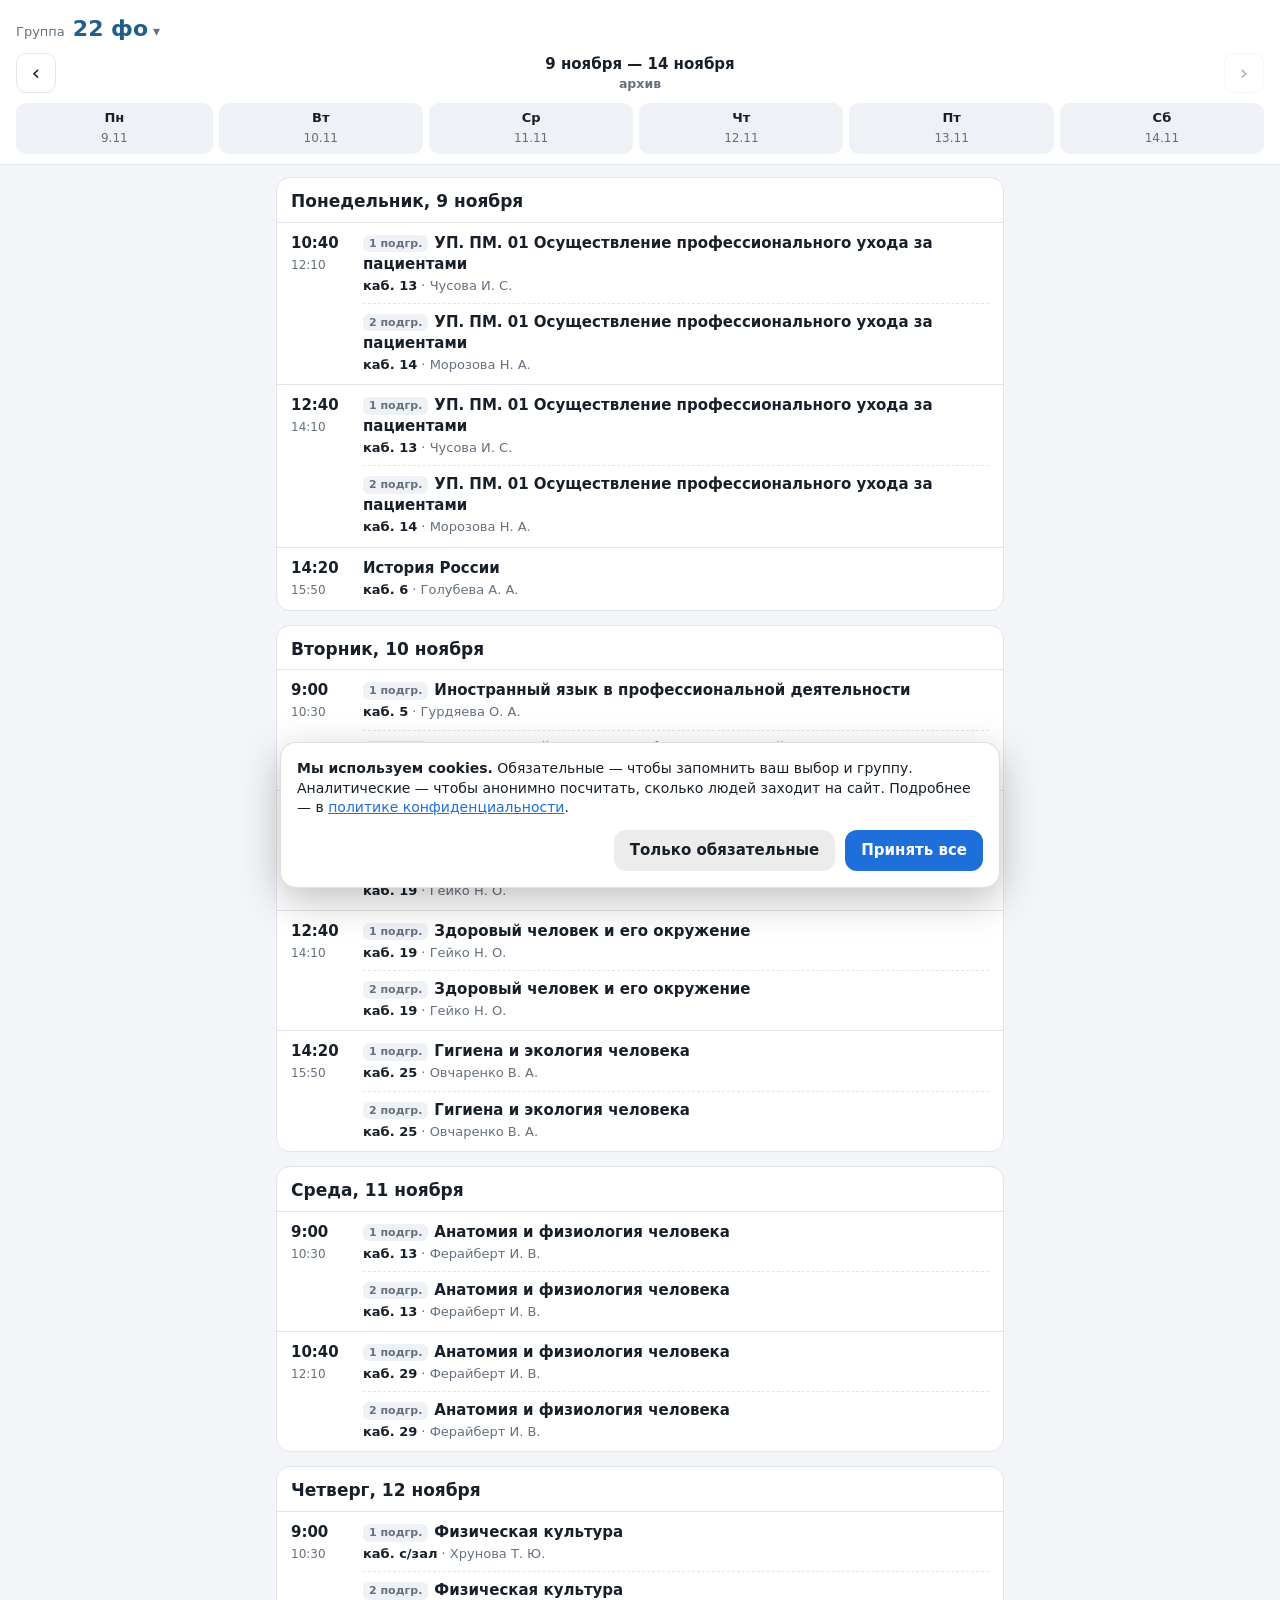
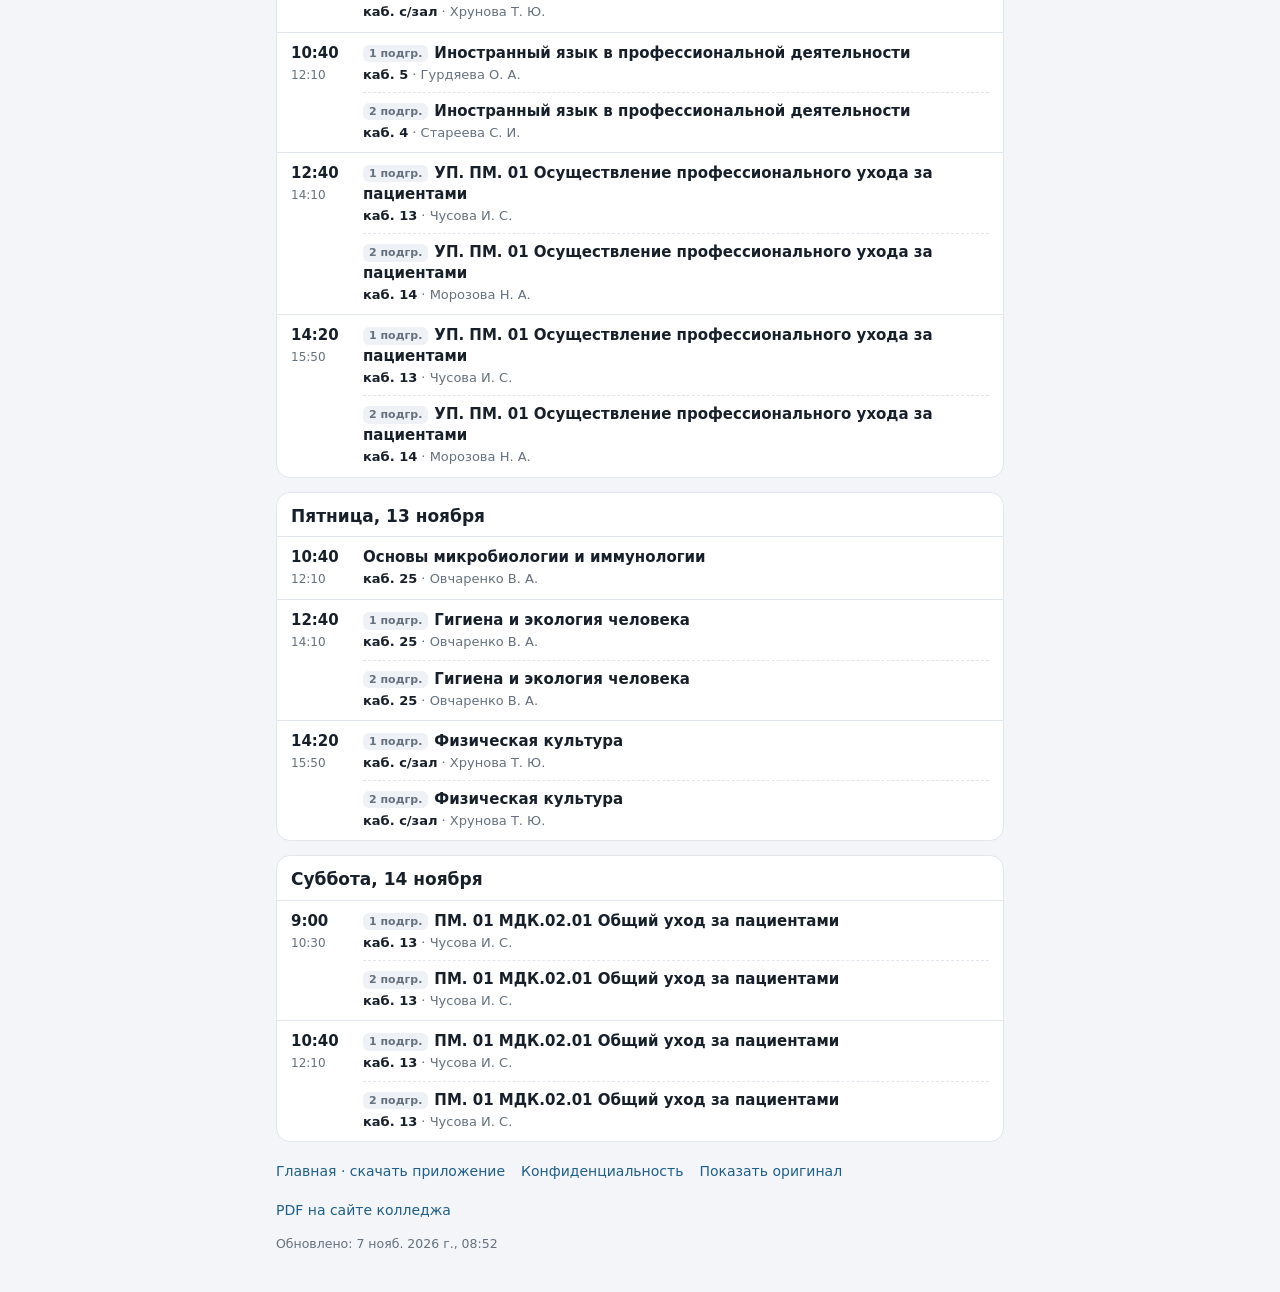
==== site/app/index.html @ 40afc378 "Сайт: главная со скачиванием APK и архивом версий, веб-версия в /app/, cookies, политика конфиденциа" ====
<!doctype html>
<html lang="ru">
<head>
<meta charset="utf-8">
<meta name="viewport" content="width=device-width, initial-scale=1, viewport-fit=cover">
<title>Расписание МосОМК</title>
<meta name="description" content="Расписание занятий Мытищинского филиала МосОМК по группам, с архивом прошлых недель">
<meta name="theme-color" content="#1f5f8b">
<link rel="manifest" href="manifest.webmanifest">
<link rel="icon" href="icon.svg" type="image/svg+xml">
<link rel="stylesheet" href="style.css">
</head>
<body>
<header class="top">
  <button id="groupBtn" class="group-btn" aria-haspopup="dialog">
    <span class="group-label">Группа</span>
    <span id="groupName" class="group-name">—</span>
  </button>
  <div class="week-nav">
    <button id="prevWeek" class="icon-btn" aria-label="Предыдущая неделя">‹</button>
    <div class="week-title">
      <div id="weekRange">…</div>
      <div id="weekNote" class="muted small"></div>
    </div>
    <button id="nextWeek" class="icon-btn" aria-label="Следующая неделя">›</button>
  </div>
  <nav id="dayTabs" class="day-tabs" aria-label="Дни недели"></nav>
</header>

<main id="main">
  <div id="status" class="status">Загрузка…</div>
  <div id="days"></div>
  <section id="scanBox" class="scan-box" hidden>
    <h2>Оригинал из PDF</h2>
    <p class="muted small">Расписание распознаётся автоматически со скана. Если что-то выглядит странно — сверьтесь с оригиналом. Нажмите на картинку, чтобы увеличить.</p>
    <div id="scans"></div>
  </section>
  <footer class="foot">
    <a class="link-btn" href="../">Главная · скачать приложение</a>
    <a class="link-btn" href="../privacy.html">Конфиденциальность</a>
    <button id="toggleScan" class="link-btn">Показать оригинал</button>
    <a id="pdfLink" class="link-btn" target="_blank" rel="noopener">PDF на сайте колледжа</a>
    <div id="updated" class="muted small"></div>
  </footer>
</main>

<dialog id="groupDialog" class="sheet">
  <form method="dialog" class="sheet-inner">
    <div class="sheet-head">
      <input id="groupSearch" type="search" placeholder="Поиск группы, например 22 фо" autocomplete="off">
      <button class="icon-btn" value="close" aria-label="Закрыть">✕</button>
    </div>
    <div id="groupList" class="group-list"></div>
  </form>
</dialog>

<script src="app.js"></script>
<script type="module">
import { initCookieBanner, countVisit } from "../common.js";
initCookieBanner((v) => { if (v === "all") countVisit(); });
countVisit();
</script>
</body>
</html>
---- site/app/style.css ----
:root {
  --bg: #f3f5f8;
  --card: #ffffff;
  --text: #17202a;
  --muted: #65717e;
  --line: #e1e6ec;
  --accent: #1f5f8b;
  --accent-soft: #e3eef6;
  --today: #e9f6ee;
  --today-line: #2e8b57;
  --chip: #eef1f5;
}
@media (prefers-color-scheme: dark) {
  :root {
    --bg: #11161c;
    --card: #1a2129;
    --text: #e6ebf0;
    --muted: #93a0ad;
    --line: #2a333d;
    --accent: #6fb3e0;
    --accent-soft: #1d3446;
    --today: #16291f;
    --today-line: #4cc082;
    --chip: #232c36;
  }
}
* { box-sizing: border-box; }
html { -webkit-text-size-adjust: 100%; }
body {
  margin: 0; background: var(--bg); color: var(--text);
  font: 15px/1.4 system-ui, -apple-system, "Segoe UI", Roboto, sans-serif;
}
button { font: inherit; color: inherit; }
.muted { color: var(--muted); }
.small { font-size: 12.5px; }

.top {
  position: sticky; top: 0; z-index: 5;
  background: var(--card); border-bottom: 1px solid var(--line);
  padding: 10px 16px 0; padding-top: max(10px, env(safe-area-inset-top));
}
.group-btn {
  display: flex; align-items: baseline; gap: 8px; width: 100%;
  border: 0; background: none; padding: 4px 0; cursor: pointer; text-align: left;
}
.group-label { color: var(--muted); font-size: 13px; }
.group-name { font-size: 22px; font-weight: 700; color: var(--accent); }
.group-name::after { content: " ▾"; font-size: 14px; color: var(--muted); }

.week-nav { display: flex; align-items: center; gap: 8px; margin-top: 4px; }
.week-title { flex: 1; text-align: center; font-weight: 600; }
.icon-btn {
  width: 40px; height: 40px; border-radius: 10px; border: 1px solid var(--line);
  background: var(--card); font-size: 22px; line-height: 1; cursor: pointer;
}
.icon-btn:disabled { opacity: .35; cursor: default; }

.day-tabs { display: flex; gap: 6px; overflow-x: auto; padding: 10px 0; scrollbar-width: none; }
.day-tabs::-webkit-scrollbar { display: none; }
.day-tab {
  flex: 1 0 auto; min-width: 48px; border: 0; border-radius: 10px; padding: 6px 8px;
  background: var(--chip); cursor: pointer; text-align: center;
}
.day-tab b { display: block; font-size: 13px; }
.day-tab span { font-size: 12px; color: var(--muted); }
.day-tab.today { outline: 2px solid var(--today-line); }
.day-tab.active { background: var(--accent); color: #fff; }
.day-tab.active span { color: #fff; opacity: .85; }
.day-tab.empty b { opacity: .5; }

main { max-width: 760px; margin: 0 auto; padding: 12px 16px 40px; }
.status { padding: 24px 0; text-align: center; color: var(--muted); }
.status:empty { display: none; }

.day { background: var(--card); border: 1px solid var(--line); border-radius: 14px; margin-bottom: 14px; overflow: hidden; scroll-margin-top: 190px; }
.day.today { border-color: var(--today-line); }
.day-head { display: flex; justify-content: space-between; align-items: baseline; padding: 12px 14px 8px; }
.day-head h2 { margin: 0; font-size: 17px; }
.day.today .day-head { background: var(--today); }
.badge { font-size: 12px; padding: 2px 8px; border-radius: 99px; background: var(--today-line); color: #fff; }
.no-pairs { padding: 6px 14px 14px; color: var(--muted); }

.pair { display: grid; grid-template-columns: 62px 1fr; gap: 10px; padding: 10px 14px; border-top: 1px solid var(--line); }
.pair.now { background: var(--accent-soft); }
.time b { display: block; font-size: 15px; }
.time span { font-size: 12px; color: var(--muted); }
.item + .item { margin-top: 8px; padding-top: 8px; border-top: 1px dashed var(--line); }
.subj { font-weight: 600; }
.sub { display: inline-block; font-size: 11px; font-weight: 600; padding: 1px 6px; border-radius: 6px; background: var(--chip); color: var(--muted); margin-right: 6px; vertical-align: 1px; }
.meta { font-size: 13px; color: var(--muted); margin-top: 2px; }
.meta .room { color: var(--text); font-weight: 600; }

.scan-box h2 { font-size: 17px; margin: 18px 0 4px; }
.scan-box img { width: 100%; height: auto; border: 1px solid var(--line); border-radius: 8px; margin-top: 10px; background: #fff; }

.foot { display: flex; flex-wrap: wrap; gap: 8px 16px; align-items: center; margin-top: 8px; }
.link-btn { border: 0; background: none; padding: 6px 0; color: var(--accent); cursor: pointer; text-decoration: none; font-size: 14px; }
.foot .small { width: 100%; }

.sheet { border: 0; padding: 0; width: min(520px, 100vw); max-height: 85vh; border-radius: 16px; background: var(--card); color: var(--text); }
.sheet::backdrop { background: rgba(0,0,0,.45); }
.sheet-inner { display: flex; flex-direction: column; max-height: 85vh; }
.sheet-head { display: flex; gap: 8px; padding: 12px; border-bottom: 1px solid var(--line); }
.sheet-head input { flex: 1; min-width: 0; font: inherit; padding: 9px 12px; border-radius: 10px; border: 1px solid var(--line); background: var(--bg); color: var(--text); }
.group-list { overflow-y: auto; padding: 8px 12px 16px; display: grid; grid-template-columns: repeat(auto-fill, minmax(92px, 1fr)); gap: 8px; }
.group-list button { border: 1px solid var(--line); background: var(--bg); border-radius: 10px; padding: 10px 6px; cursor: pointer; }
.group-list button.sel { background: var(--accent); border-color: var(--accent); color: #fff; }
.group-list h3 { grid-column: 1 / -1; margin: 8px 0 0; font-size: 13px; color: var(--muted); font-weight: 600; }

/* баннер cookies */
.cookie { position: fixed; left: 12px; right: 12px; bottom: 12px; z-index: 50; max-width: 720px; margin: 0 auto;
  background: var(--card, #fff); color: inherit; border: 1px solid rgba(127,127,127,.25); border-radius: 16px;
  box-shadow: 0 12px 40px rgba(0,0,0,.25); padding: 16px; }
.cookie p { margin: 0 0 12px; font-size: 14px; }
.cookie a { color: #1e6fd9; }
.cookie-btns { display: flex; gap: 10px; flex-wrap: wrap; justify-content: flex-end; }
.cookie .btn { border: 0; border-radius: 12px; padding: 10px 16px; font: inherit; font-weight: 600; cursor: pointer; }
.cookie .btn-primary { background: #1e6fd9; color: #fff; }
.cookie .btn-ghost { background: rgba(127,127,127,.15); color: inherit; }
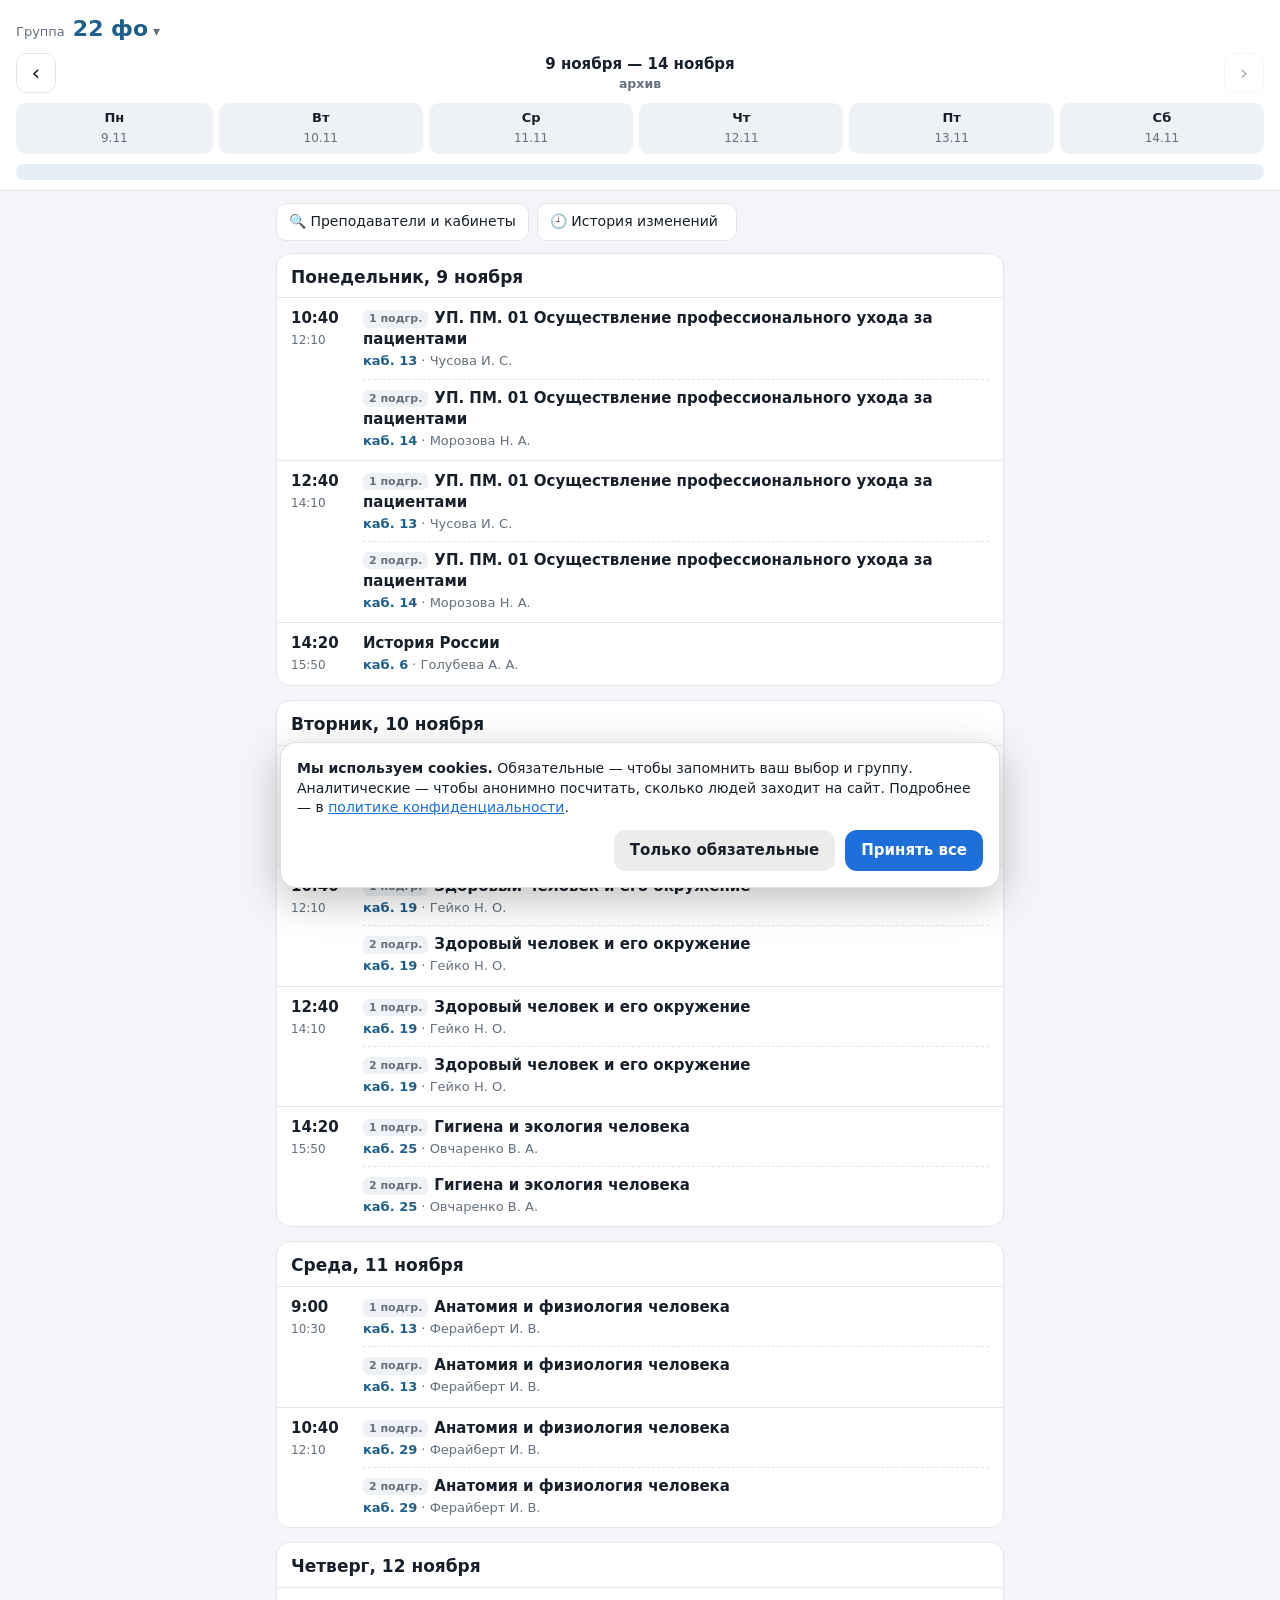
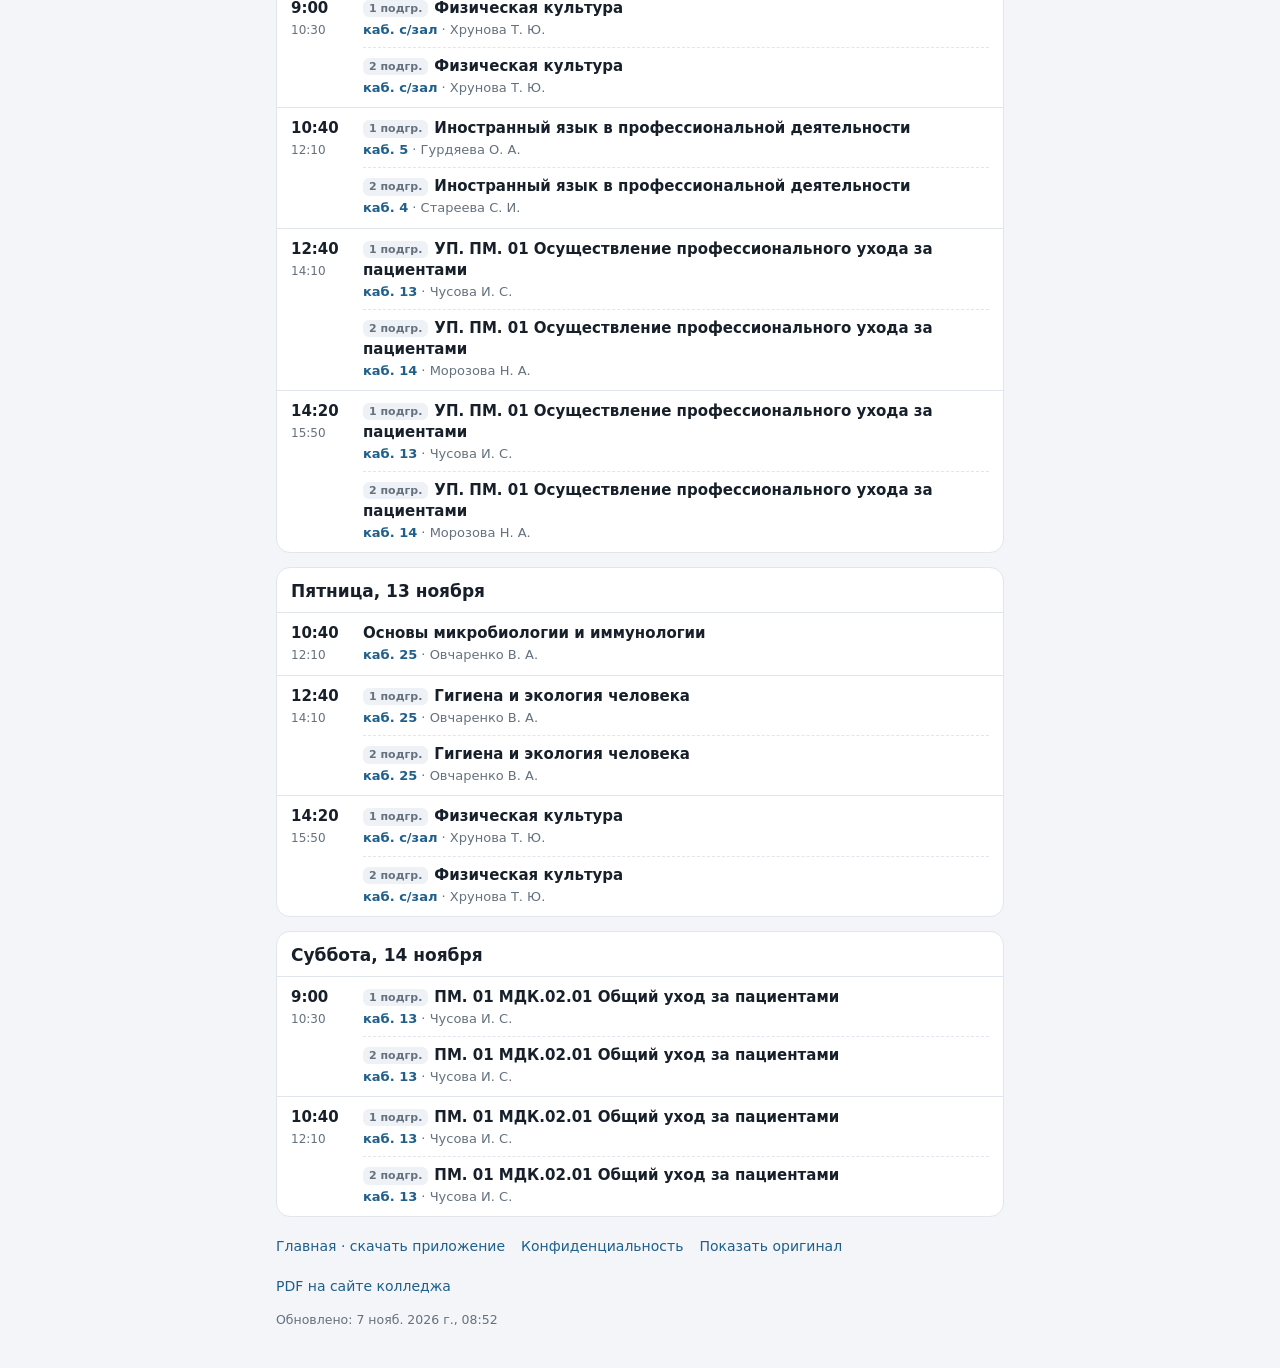
==== commit dd5200b7: "Замены, поиск преподавателей и кабинетов, виджет и напоминания (приложение и сайт) - 🔄 Замены видно " ====
--- a/site/app/index.html
+++ b/site/app/index.html
@@ -25,9 +25,14 @@
     <button id="nextWeek" class="icon-btn" aria-label="Следующая неделя">›</button>
   </div>
   <nav id="dayTabs" class="day-tabs" aria-label="Дни недели"></nav>
+  <button id="nowStrip" class="now-strip" hidden></button>
 </header>
 
 <main id="main">
+  <div class="tools">
+    <button id="openCollege" class="tool-btn">🔍 Преподаватели и кабинеты</button>
+    <button id="openHistory" class="tool-btn">🕘 История изменений<span id="chgCount"></span></button>
+  </div>
   <div id="status" class="status">Загрузка…</div>
   <div id="days"></div>
   <section id="scanBox" class="scan-box" hidden>
@@ -54,6 +59,32 @@
   </form>
 </dialog>
 
+<dialog id="infoDialog" class="sheet">
+  <form method="dialog" class="sheet-inner">
+    <div class="sheet-head">
+      <b id="infoTitle" class="sheet-title"></b>
+      <button class="icon-btn" value="close" aria-label="Закрыть">✕</button>
+    </div>
+    <div id="infoBody" class="info-body"></div>
+  </form>
+</dialog>
+
+<dialog id="collegeDialog" class="sheet big">
+  <div class="sheet-inner">
+    <div class="sheet-head">
+      <button id="cBack" class="icon-btn" aria-label="Назад" hidden>‹</button>
+      <div class="sheet-title"><b id="cTitle">Поиск по колледжу</b><div id="cSub" class="c-sub"></div></div>
+      <button id="cFav" class="icon-btn fav" aria-label="Избранное" hidden>☆</button>
+      <button id="cClose" class="icon-btn" aria-label="Закрыть">✕</button>
+    </div>
+    <div id="cTabs" class="c-tabs">
+      <button data-tab="t">Где преподаватель?</button>
+      <button data-tab="r">Свободные кабинеты</button>
+    </div>
+    <div id="cBody" class="info-body"></div>
+  </div>
+</dialog>
+
 <script src="app.js"></script>
 <script type="module">
 import { initCookieBanner, countVisit } from "../common.js";
--- a/site/app/style.css
+++ b/site/app/style.css
@@ -117,3 +117,57 @@
 .cookie .btn { border: 0; border-radius: 12px; padding: 10px 16px; font: inherit; font-weight: 600; cursor: pointer; }
 .cookie .btn-primary { background: #1e6fd9; color: #fff; }
 .cookie .btn-ghost { background: rgba(127,127,127,.15); color: inherit; }
+
+/* сейчас / дальше */
+.now-strip { display: flex; align-items: center; gap: 10px; width: 100%; margin: 0 0 10px; padding: 8px 12px; border: 0;
+  border-radius: 12px; background: var(--accent-soft); text-align: left; cursor: pointer; }
+.now-strip.running { background: var(--today); }
+.now-strip .lbl { flex: none; font-size: 12px; font-weight: 700; color: #fff; background: var(--accent); padding: 2px 8px; border-radius: 99px; }
+.now-strip.running .lbl { background: var(--today-line); }
+.now-strip .txt { min-width: 0; }
+.now-strip .s1 { font-weight: 600; white-space: nowrap; overflow: hidden; text-overflow: ellipsis; }
+.now-strip .s2 { font-size: 12.5px; color: var(--muted); }
+
+.tools { display: flex; gap: 8px; flex-wrap: wrap; margin-bottom: 12px; }
+.tool-btn { border: 1px solid var(--line); background: var(--card); border-radius: 10px; padding: 8px 12px; cursor: pointer; font-size: 14px; }
+.tool-btn span { margin-left: 6px; font-weight: 700; color: #8a6400; }
+
+/* замены */
+:root { --chg: #e0a100; }
+.badge.chg { background: var(--chg); color: #000; margin-left: auto; margin-right: 6px; }
+.day-head .badge.chg + .badge { margin-left: 0; }
+.chg-badge { display: inline-block; margin-top: 6px; border: 0; border-radius: 6px; background: var(--chg); color: #000;
+  font-size: 11px; font-weight: 700; padding: 1px 7px; cursor: pointer; }
+.pair.removed .time b, .pair.removed .subj { text-decoration: line-through; color: var(--muted); }
+.room-link { border: 0; background: none; padding: 0; color: var(--accent); font-weight: 600; cursor: pointer; font-size: 13px; }
+.struck { text-decoration: line-through; color: var(--muted); }
+
+.sheet.big { width: min(640px, 100vw); height: 88vh; }
+.sheet.big .sheet-inner { height: 88vh; max-height: 88vh; }
+.sheet-title { flex: 1; min-width: 0; align-self: center; }
+.c-sub { font-size: 13px; color: var(--accent); font-weight: 600; }
+.icon-btn.fav { font-size: 20px; }
+.icon-btn.fav.on { color: var(--chg); }
+.info-body { overflow-y: auto; padding: 12px 16px 24px; }
+.info-body h4 { margin: 14px 0 4px; font-size: 13px; color: var(--muted); }
+.c-tabs { display: flex; border-bottom: 1px solid var(--line); }
+.c-tabs[hidden] { display: none; }
+.c-tabs button { flex: 1; border: 0; background: none; padding: 10px 6px; cursor: pointer; color: var(--muted); font-weight: 600; border-bottom: 2px solid transparent; }
+.c-tabs button.on { color: var(--accent); border-bottom-color: var(--accent); }
+.c-search { width: 100%; font: inherit; padding: 9px 12px; border-radius: 10px; border: 1px solid var(--line); background: var(--bg); color: var(--text); margin-bottom: 8px; }
+.c-row { display: flex; align-items: center; gap: 8px; padding: 8px 0; border-bottom: 1px solid var(--line); cursor: pointer; }
+.c-row .n { font-weight: 600; }
+.c-row .st { font-size: 13px; color: var(--muted); }
+.c-row .grow { flex: 1; min-width: 0; }
+.c-row .star { border: 0; background: none; font-size: 20px; cursor: pointer; color: var(--muted); }
+.c-row .star.on { color: var(--chg); }
+.chips { display: flex; gap: 6px; overflow-x: auto; padding: 4px 0 8px; scrollbar-width: thin; }
+.chips.wrap { flex-wrap: wrap; overflow: visible; }
+.chip { flex: none; border: 0; border-radius: 10px; padding: 7px 11px; background: var(--chip); cursor: pointer; font-size: 14px; }
+.chip.on { background: var(--accent); color: #fff; }
+.chip.today { outline: 2px solid var(--today-line); }
+.occ { display: grid; grid-template-columns: 52px 1fr; gap: 8px; padding: 7px 4px; border-bottom: 1px solid var(--line); }
+.occ.now { background: var(--today); border-radius: 8px; }
+.occ .meta button { font-size: 13px; }
+.chg-line { display: flex; gap: 10px; align-items: flex-start; padding: 8px 0; border-bottom: 1px solid var(--line); cursor: pointer; }
+.chg-line .chg-badge { margin-top: 2px; flex: none; }
